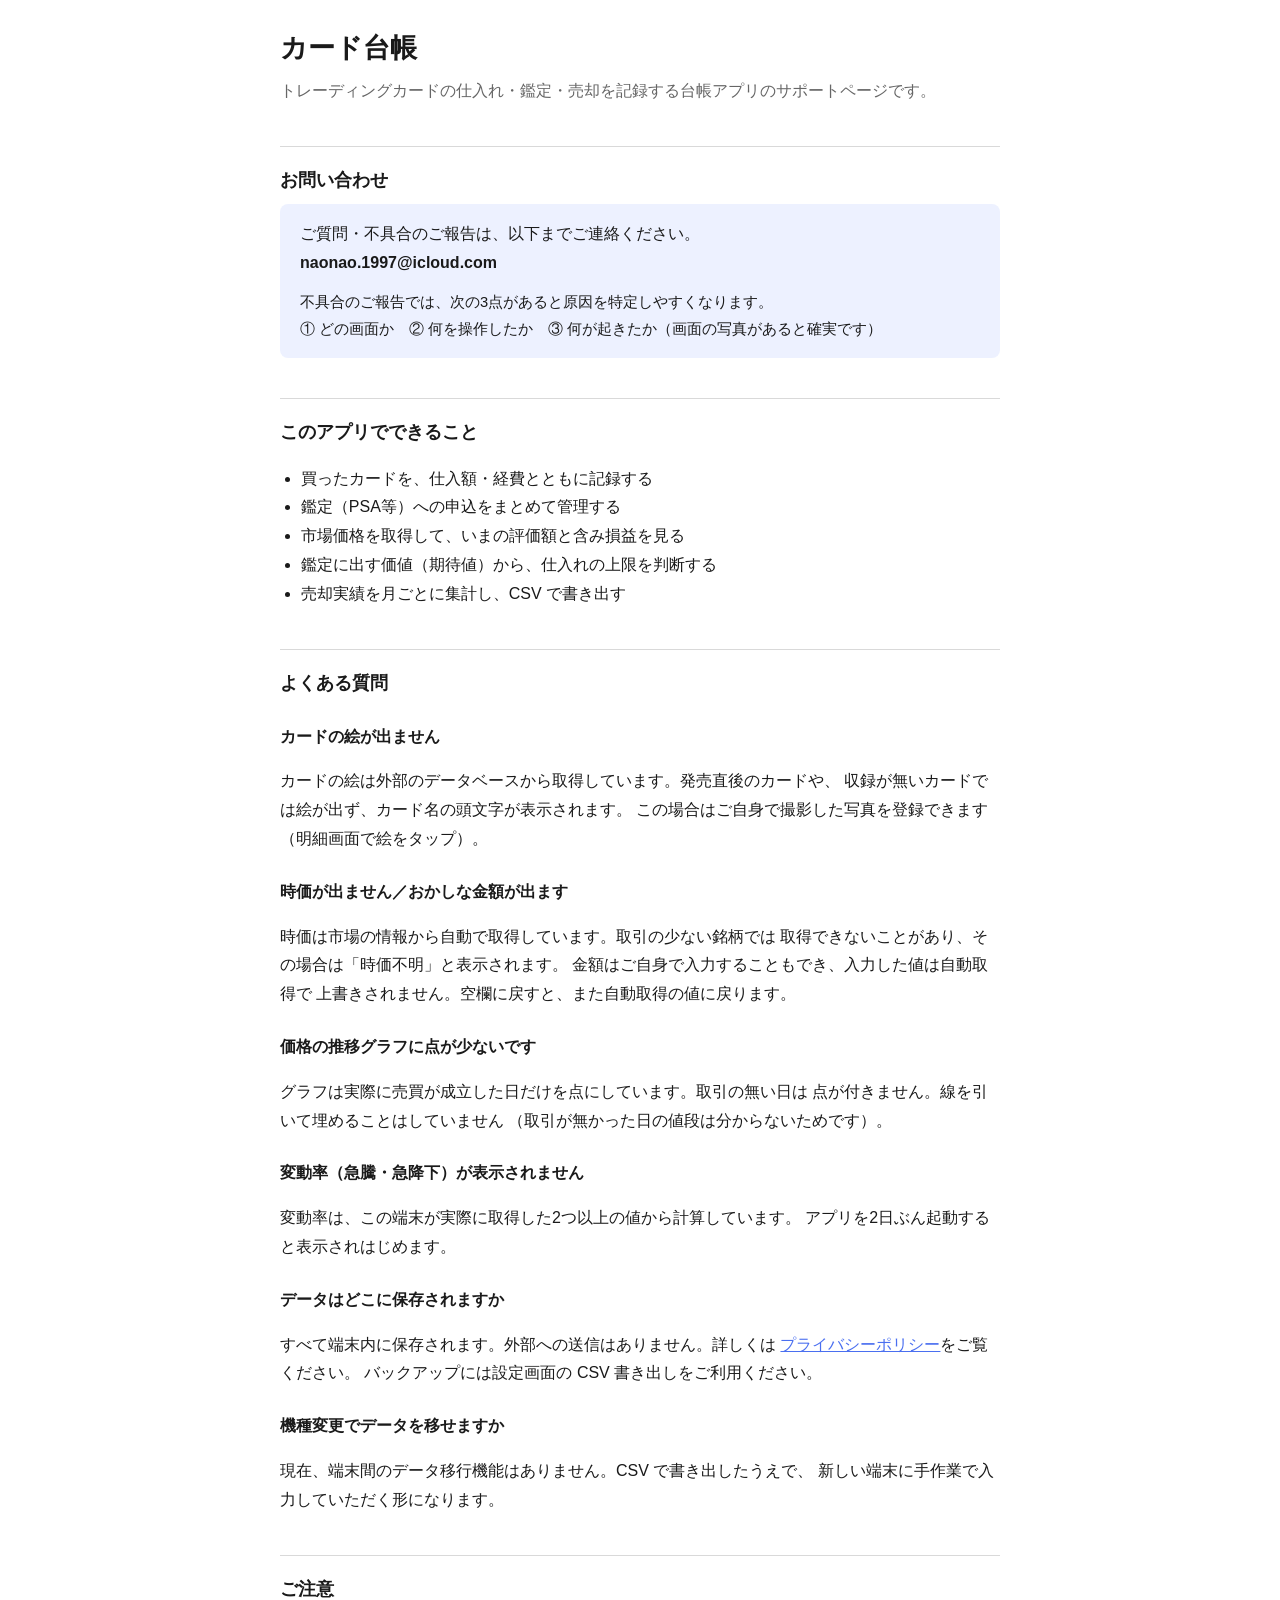
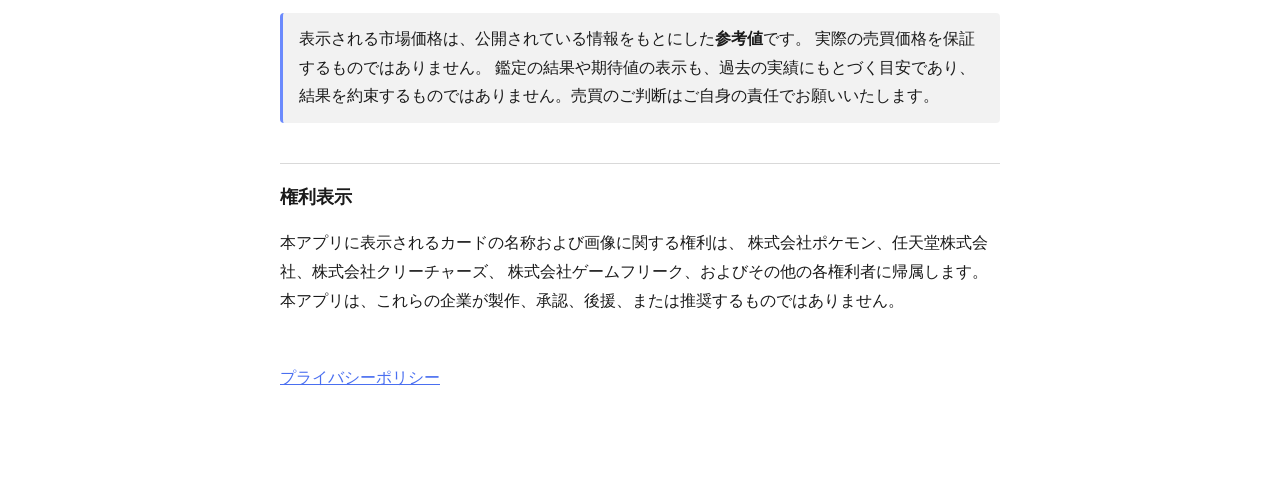
==== index.html @ dfc5df06 "サポートページとプライバシーポリシーを置く App Store の審査では、どちらも URL の提出が必須。 中身は実装に合わせてある（端末内にしか保存しない、収集しない、 外部サービスへは識別できる" ====
<!doctype html>
<html lang="ja">
<head>
<meta charset="utf-8">
<meta name="viewport" content="width=device-width, initial-scale=1">
<title>カード台帳 ｜ サポート</title>
<style>
  :root { color-scheme: light dark; }
  body {
    margin: 0 auto; padding: 24px 20px 80px; max-width: 720px;
    font-family: -apple-system, BlinkMacSystemFont, "Hiragino Sans", "Noto Sans JP", sans-serif;
    line-height: 1.8; color: #1a1a1a; background: #fff;
  }
  @media (prefers-color-scheme: dark) { body { color: #e8e8e8; background: #111; } }
  h1 { font-size: 1.7rem; margin: 0 0 4px; }
  .lead { color: #666; margin: 0 0 32px; }
  @media (prefers-color-scheme: dark) { .lead { color: #999; } }
  h2 { font-size: 1.15rem; margin: 40px 0 8px; padding-top: 16px; border-top: 1px solid rgba(128,128,128,.3); }
  h3 { font-size: 1rem; margin: 24px 0 4px; }
  ul { padding-left: 1.3em; }
  a { color: #4a6ff0; }
  .note { background: rgba(128,128,128,.1); border-left: 3px solid #6b8afd; padding: 12px 16px; border-radius: 4px; }
  .contact { background: rgba(107,138,253,.12); padding: 16px 20px; border-radius: 8px; }
</style>
</head>
<body>

<h1>カード台帳</h1>
<p class="lead">トレーディングカードの仕入れ・鑑定・売却を記録する台帳アプリのサポートページです。</p>

<h2>お問い合わせ</h2>
<div class="contact">
  <p style="margin:0">
    ご質問・不具合のご報告は、以下までご連絡ください。<br>
    <strong>naonao.1997@icloud.com</strong>
  </p>
  <p style="margin:12px 0 0; font-size:.92rem">
    不具合のご報告では、次の3点があると原因を特定しやすくなります。<br>
    ① どの画面か　② 何を操作したか　③ 何が起きたか（画面の写真があると確実です）
  </p>
</div>

<h2>このアプリでできること</h2>
<ul>
  <li>買ったカードを、仕入額・経費とともに記録する</li>
  <li>鑑定（PSA等）への申込をまとめて管理する</li>
  <li>市場価格を取得して、いまの評価額と含み損益を見る</li>
  <li>鑑定に出す価値（期待値）から、仕入れの上限を判断する</li>
  <li>売却実績を月ごとに集計し、CSV で書き出す</li>
</ul>

<h2>よくある質問</h2>

<h3>カードの絵が出ません</h3>
<p>
  カードの絵は外部のデータベースから取得しています。発売直後のカードや、
  収録が無いカードでは絵が出ず、カード名の頭文字が表示されます。
  この場合はご自身で撮影した写真を登録できます（明細画面で絵をタップ）。
</p>

<h3>時価が出ません／おかしな金額が出ます</h3>
<p>
  時価は市場の情報から自動で取得しています。取引の少ない銘柄では
  取得できないことがあり、その場合は「時価不明」と表示されます。
  金額はご自身で入力することもでき、入力した値は自動取得で
  上書きされません。空欄に戻すと、また自動取得の値に戻ります。
</p>

<h3>価格の推移グラフに点が少ないです</h3>
<p>
  グラフは実際に売買が成立した日だけを点にしています。取引の無い日は
  点が付きません。線を引いて埋めることはしていません
  （取引が無かった日の値段は分からないためです）。
</p>

<h3>変動率（急騰・急降下）が表示されません</h3>
<p>
  変動率は、この端末が実際に取得した2つ以上の値から計算しています。
  アプリを2日ぶん起動すると表示されはじめます。
</p>

<h3>データはどこに保存されますか</h3>
<p>
  すべて端末内に保存されます。外部への送信はありません。詳しくは
  <a href="./privacy.html">プライバシーポリシー</a>をご覧ください。
  バックアップには設定画面の CSV 書き出しをご利用ください。
</p>

<h3>機種変更でデータを移せますか</h3>
<p>
  現在、端末間のデータ移行機能はありません。CSV で書き出したうえで、
  新しい端末に手作業で入力していただく形になります。
</p>

<h2>ご注意</h2>
<div class="note">
  <p style="margin:0">
    表示される市場価格は、公開されている情報をもとにした<strong>参考値</strong>です。
    実際の売買価格を保証するものではありません。
    鑑定の結果や期待値の表示も、過去の実績にもとづく目安であり、
    結果を約束するものではありません。売買のご判断はご自身の責任でお願いいたします。
  </p>
</div>

<h2>権利表示</h2>
<p>
  本アプリに表示されるカードの名称および画像に関する権利は、
  株式会社ポケモン、任天堂株式会社、株式会社クリーチャーズ、
  株式会社ゲームフリーク、およびその他の各権利者に帰属します。
  本アプリは、これらの企業が製作、承認、後援、または推奨するものではありません。
</p>

<p style="margin-top:48px">
  <a href="./privacy.html">プライバシーポリシー</a>
</p>

</body>
</html>
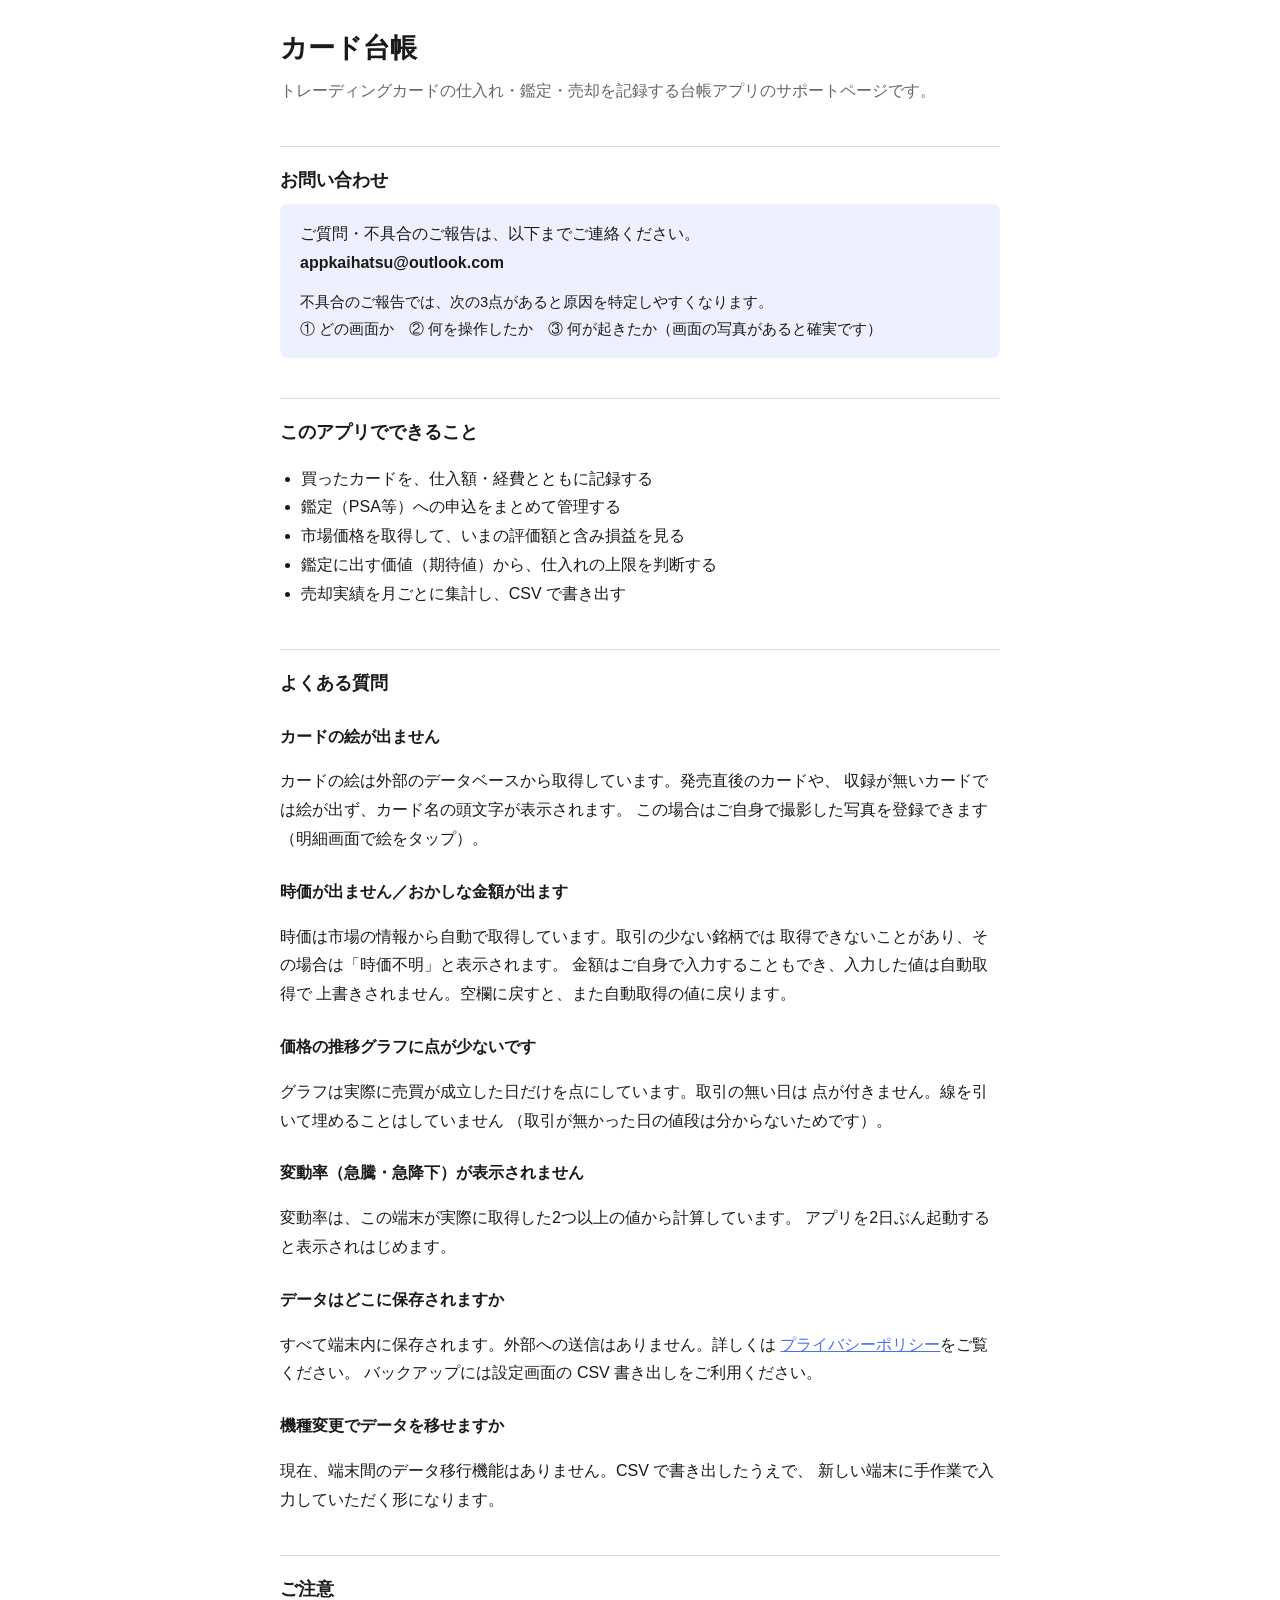
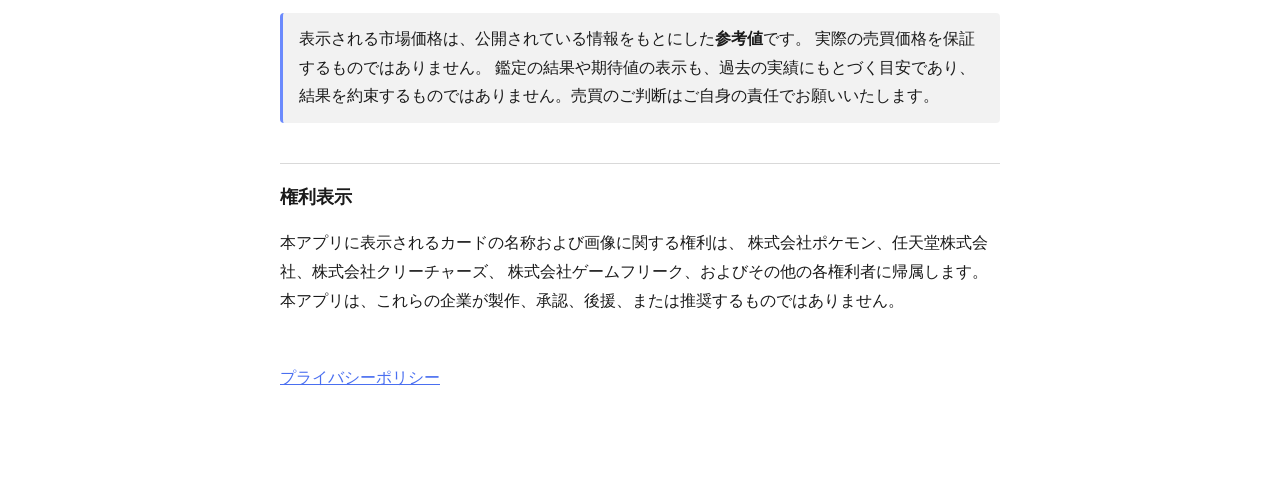
==== commit 5cd502f0: "サポートページの連絡先を差し替え、壊れたリンクを直す" ====
--- a/index.html
+++ b/index.html
@@ -32,7 +32,7 @@
 <div class="contact">
   <p style="margin:0">
     ご質問・不具合のご報告は、以下までご連絡ください。<br>
-    <strong>naonao.1997@icloud.com</strong>
+    <strong>appkaihatsu@outlook.com</strong>
   </p>
   <p style="margin:12px 0 0; font-size:.92rem">
     不具合のご報告では、次の3点があると原因を特定しやすくなります。<br>
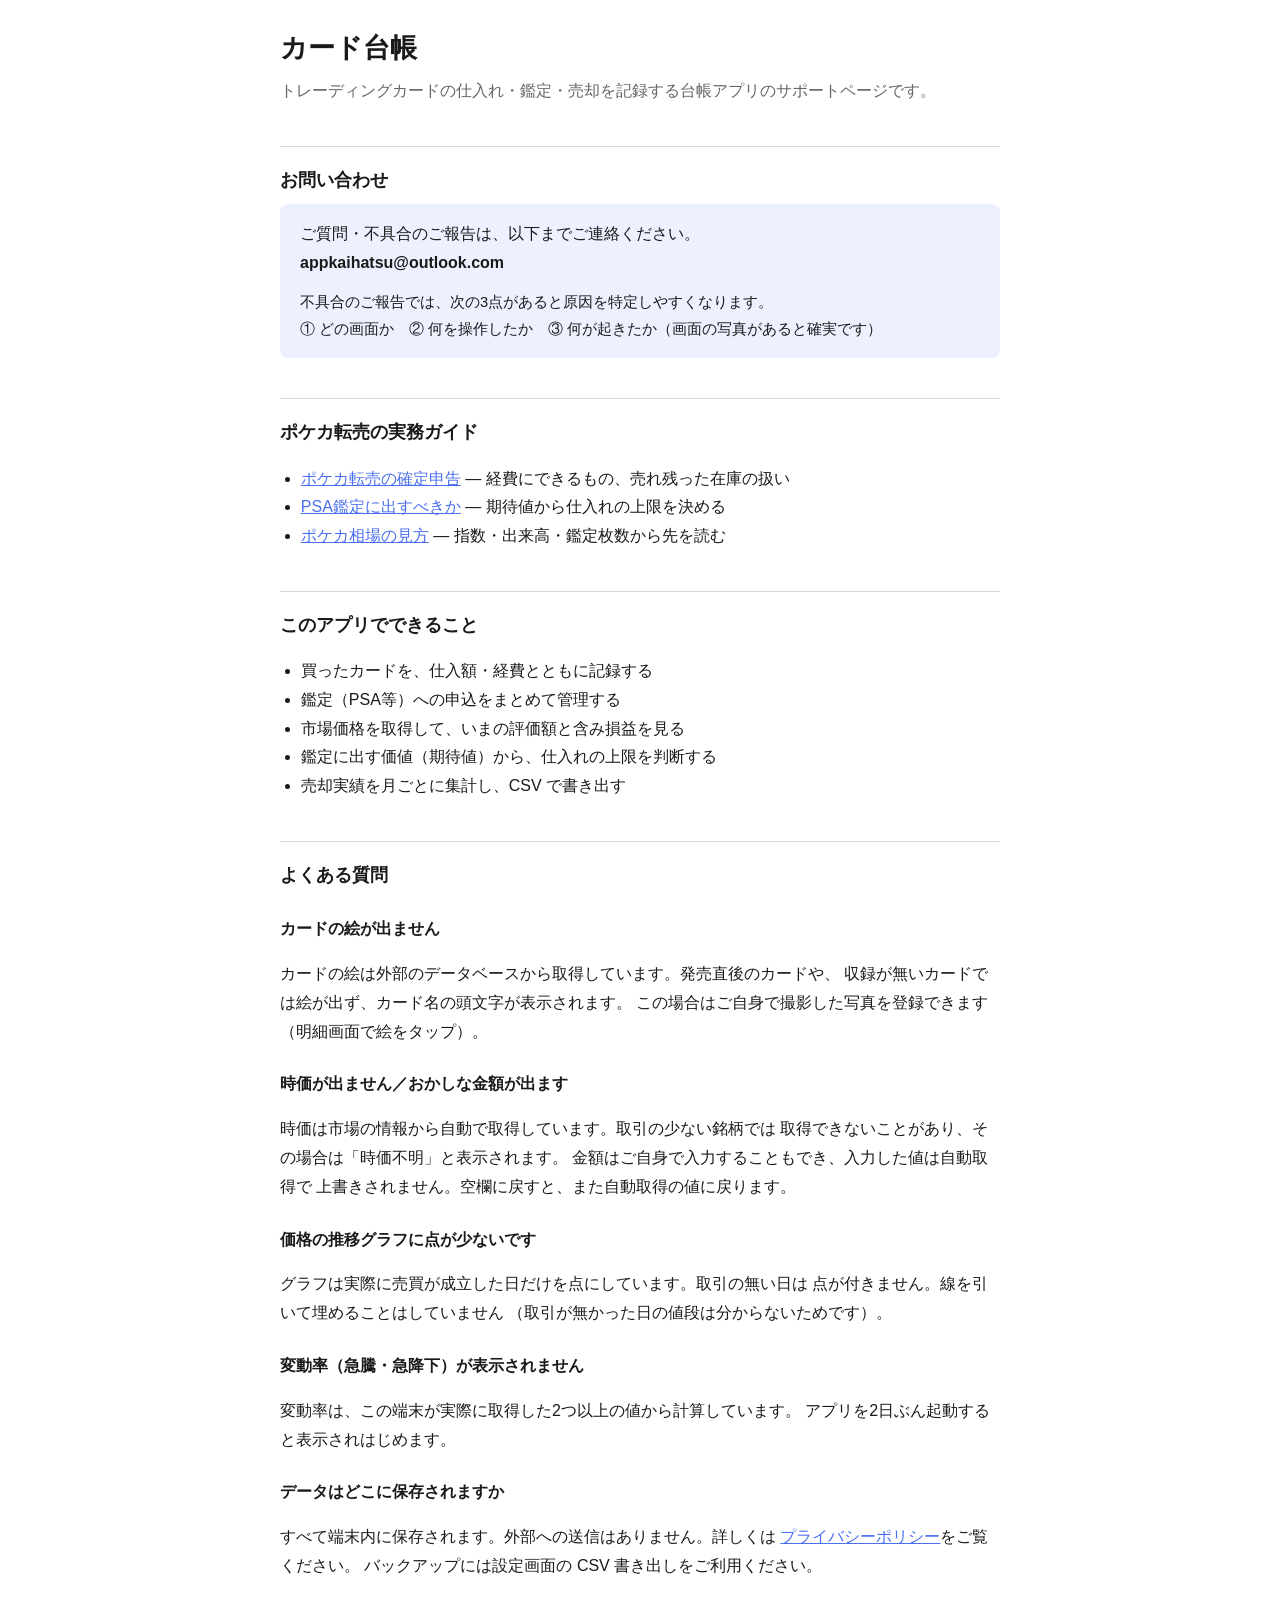
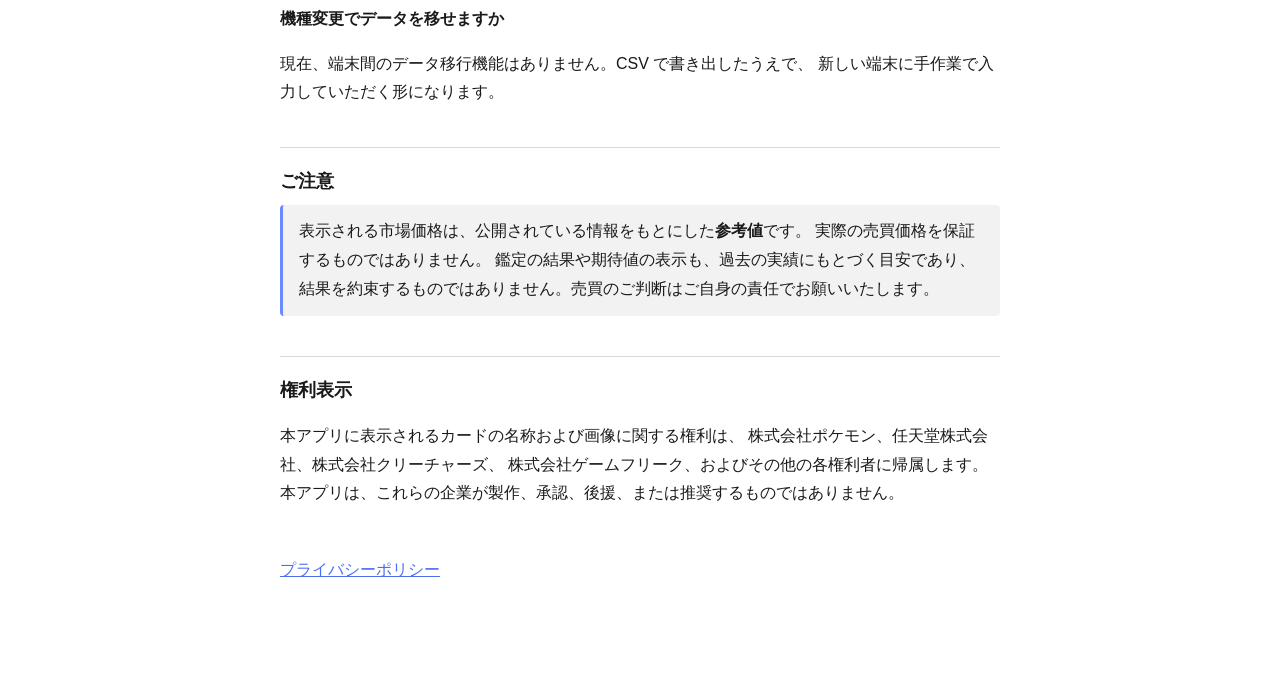
==== commit 1dd4d05d: "実務ガイドを足す（検索からの入口を作る） App Store の検索は、評価が無いと順位が上がらず、順位が無いと評価が 集まらない。入口をもう一つ、Google 側に作る。  出すのは**自前の知識だ" ====
--- a/index.html
+++ b/index.html
@@ -4,6 +4,8 @@
 <meta charset="utf-8">
 <meta name="viewport" content="width=device-width, initial-scale=1">
 <title>カード台帳 ｜ サポート</title>
+<meta name="description" content="ポケモンカードの仕入れ・鑑定・売却を記録する iPhone アプリ「カード台帳」のサポートページ。よくある質問と、転売の実務ガイド（確定申告・PSA鑑定・相場の見方）。">
+<link rel="canonical" href="https://cardledger-app.github.io/card-ledger-support/">
 <style>
   :root { color-scheme: light dark; }
   body {
@@ -39,6 +41,13 @@
     ① どの画面か　② 何を操作したか　③ 何が起きたか（画面の写真があると確実です）
   </p>
 </div>
+
+<h2>ポケカ転売の実務ガイド</h2>
+<ul>
+  <li><a href="./guide/kakutei-shinkoku.html">ポケカ転売の確定申告</a> ― 経費にできるもの、売れ残った在庫の扱い</li>
+  <li><a href="./guide/psa-kantei.html">PSA鑑定に出すべきか</a> ― 期待値から仕入れの上限を決める</li>
+  <li><a href="./guide/soba-no-mikata.html">ポケカ相場の見方</a> ― 指数・出来高・鑑定枚数から先を読む</li>
+</ul>
 
 <h2>このアプリでできること</h2>
 <ul>
